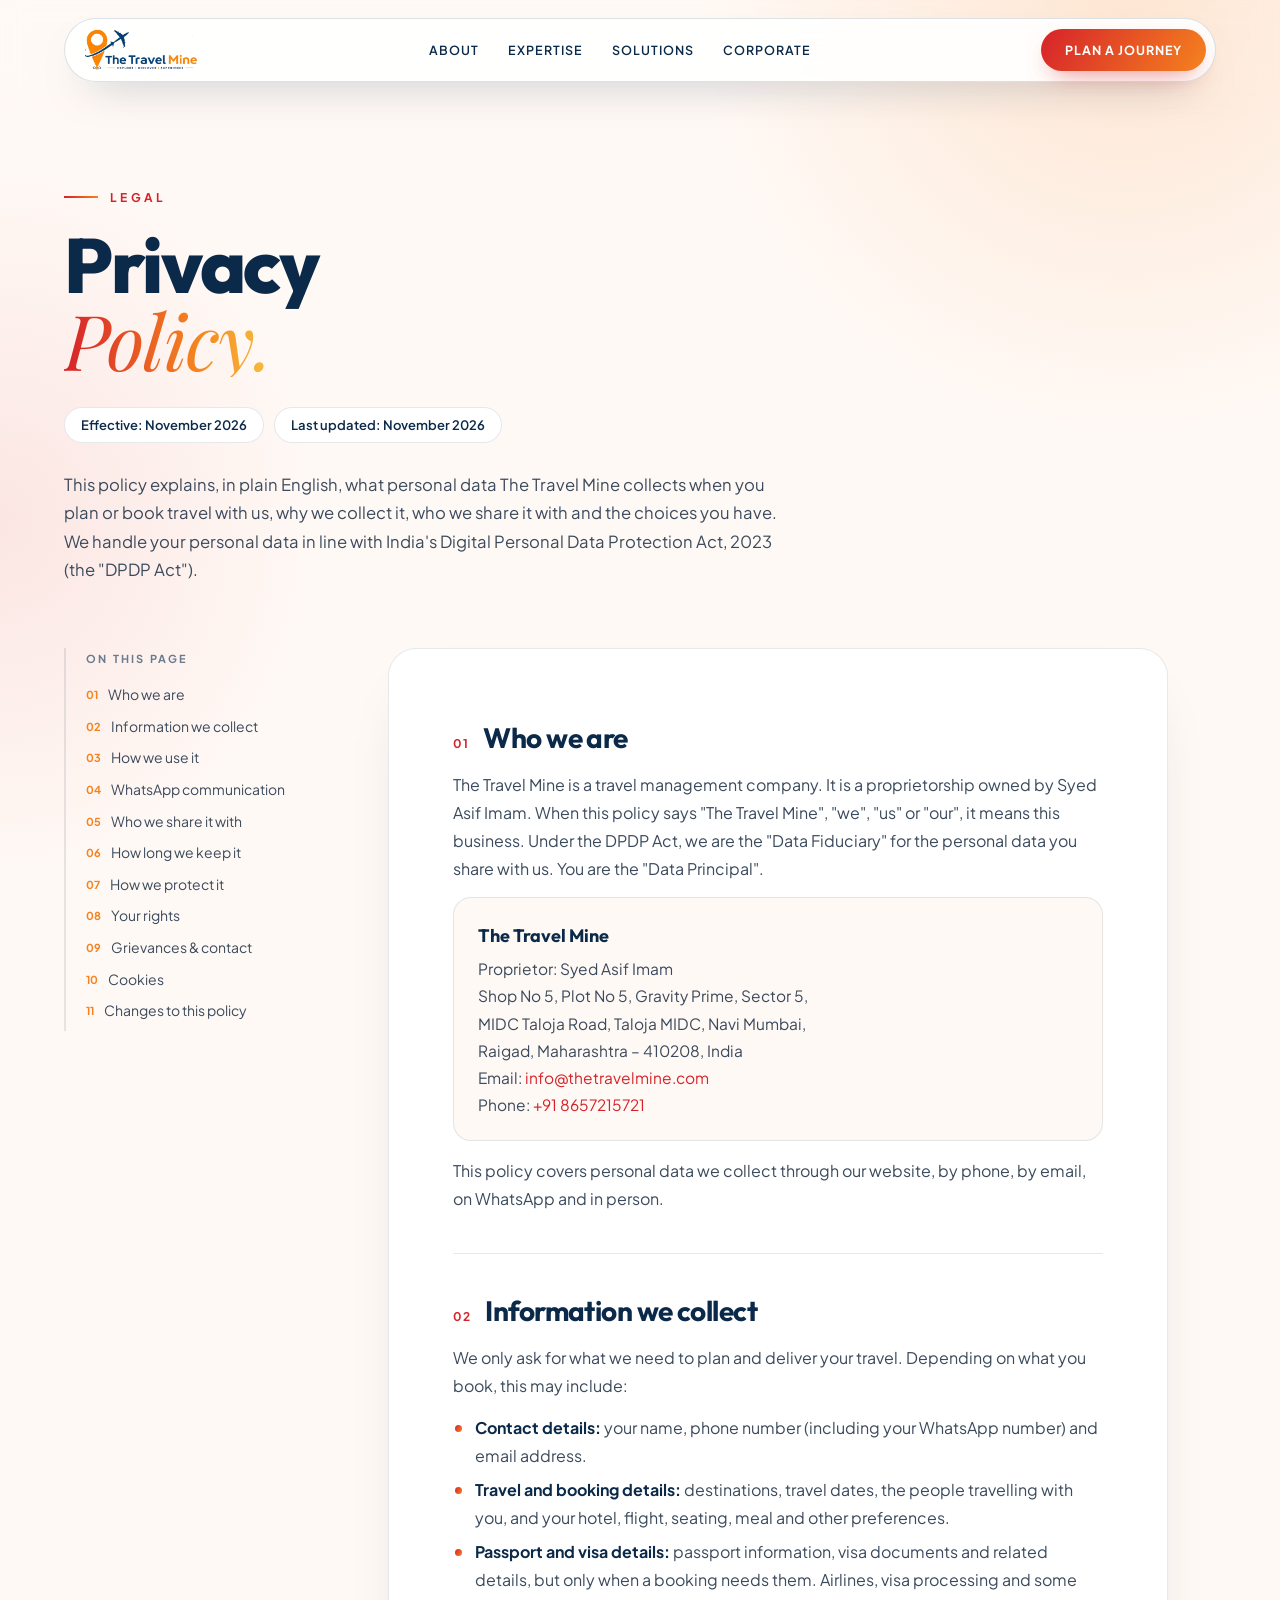
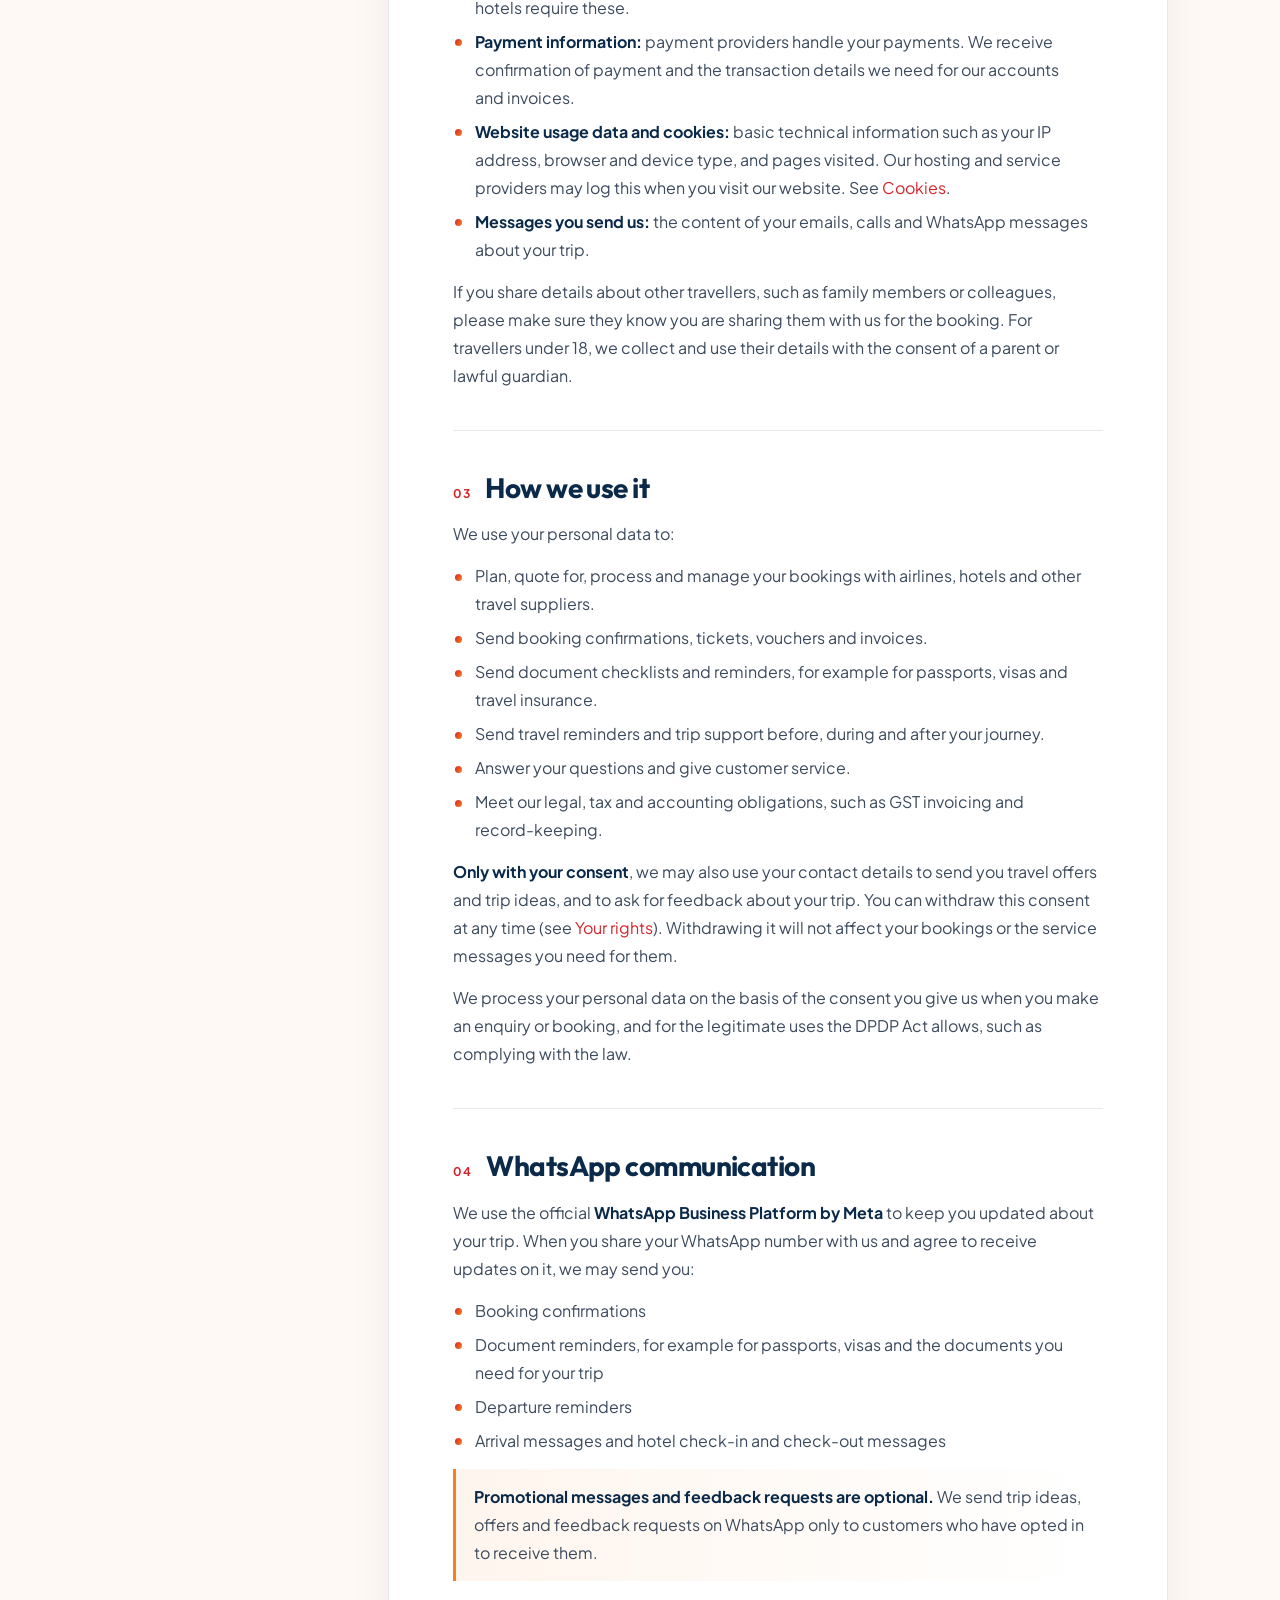
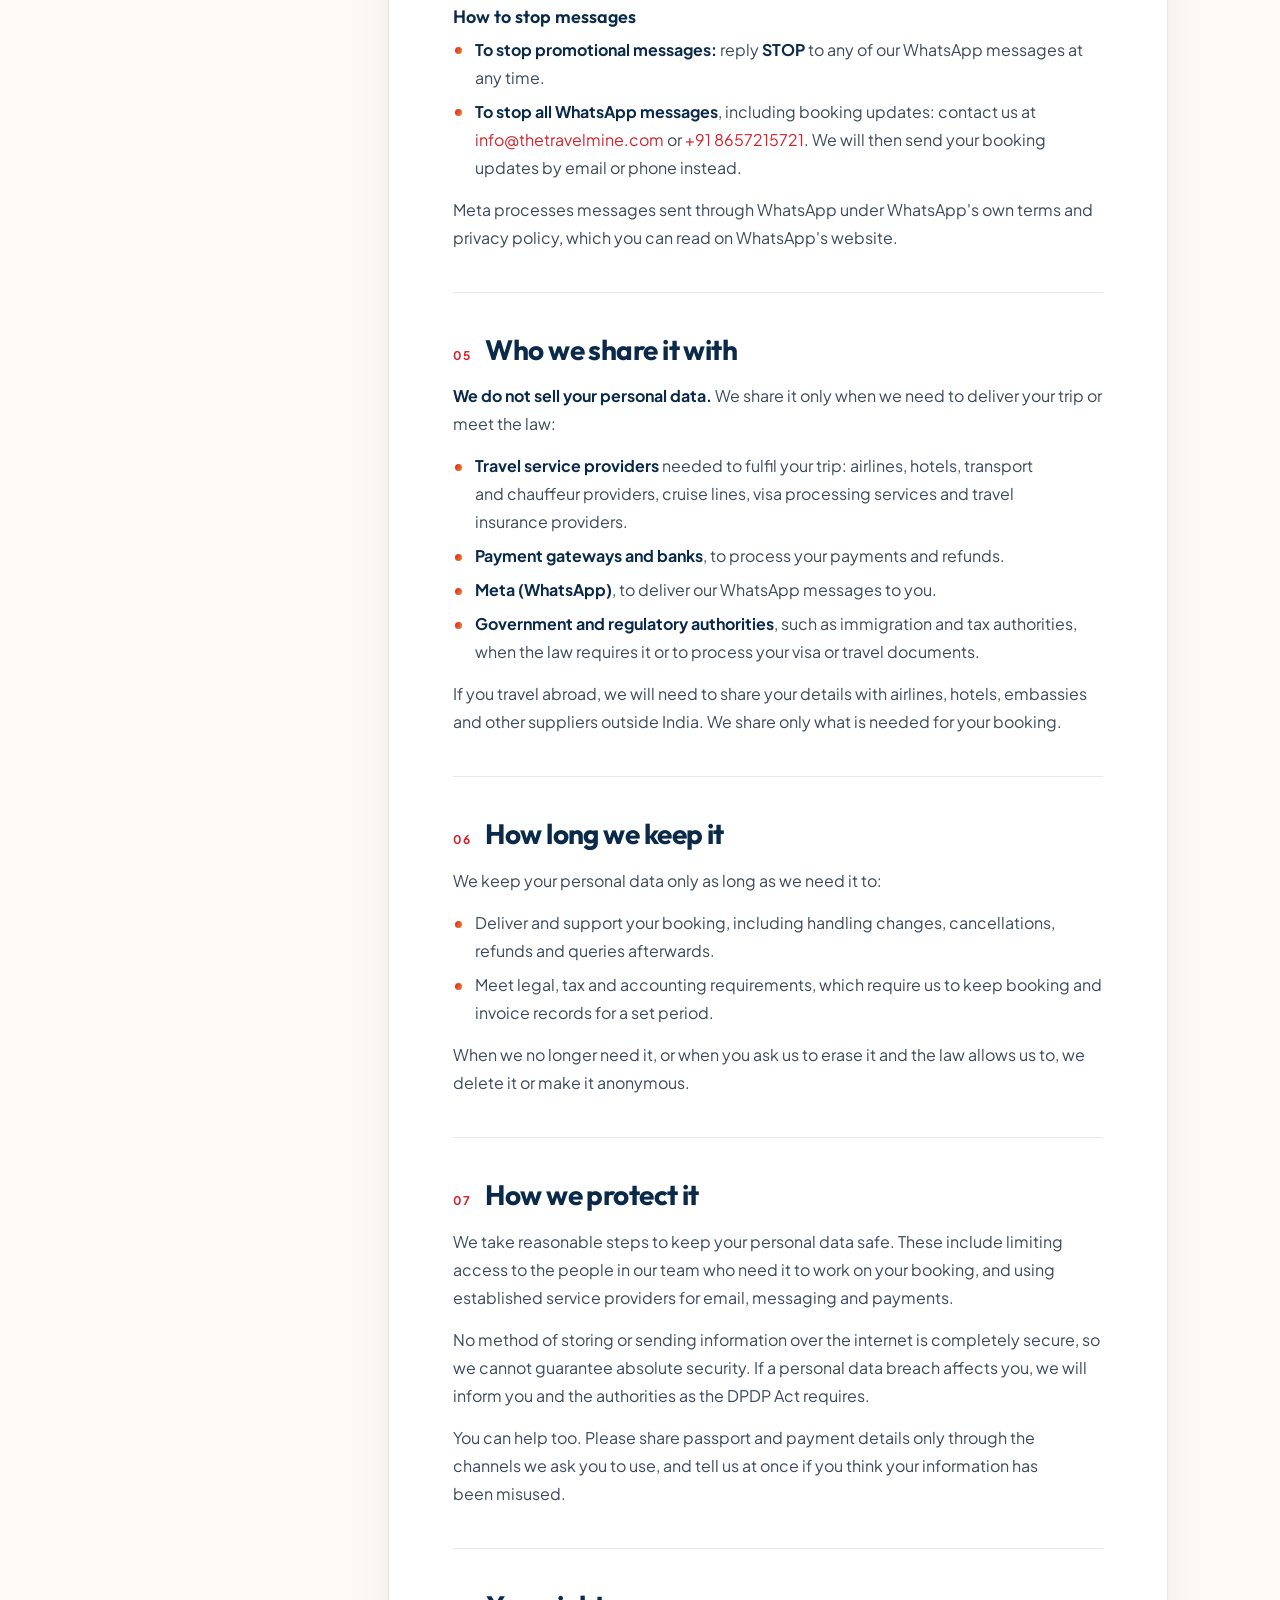
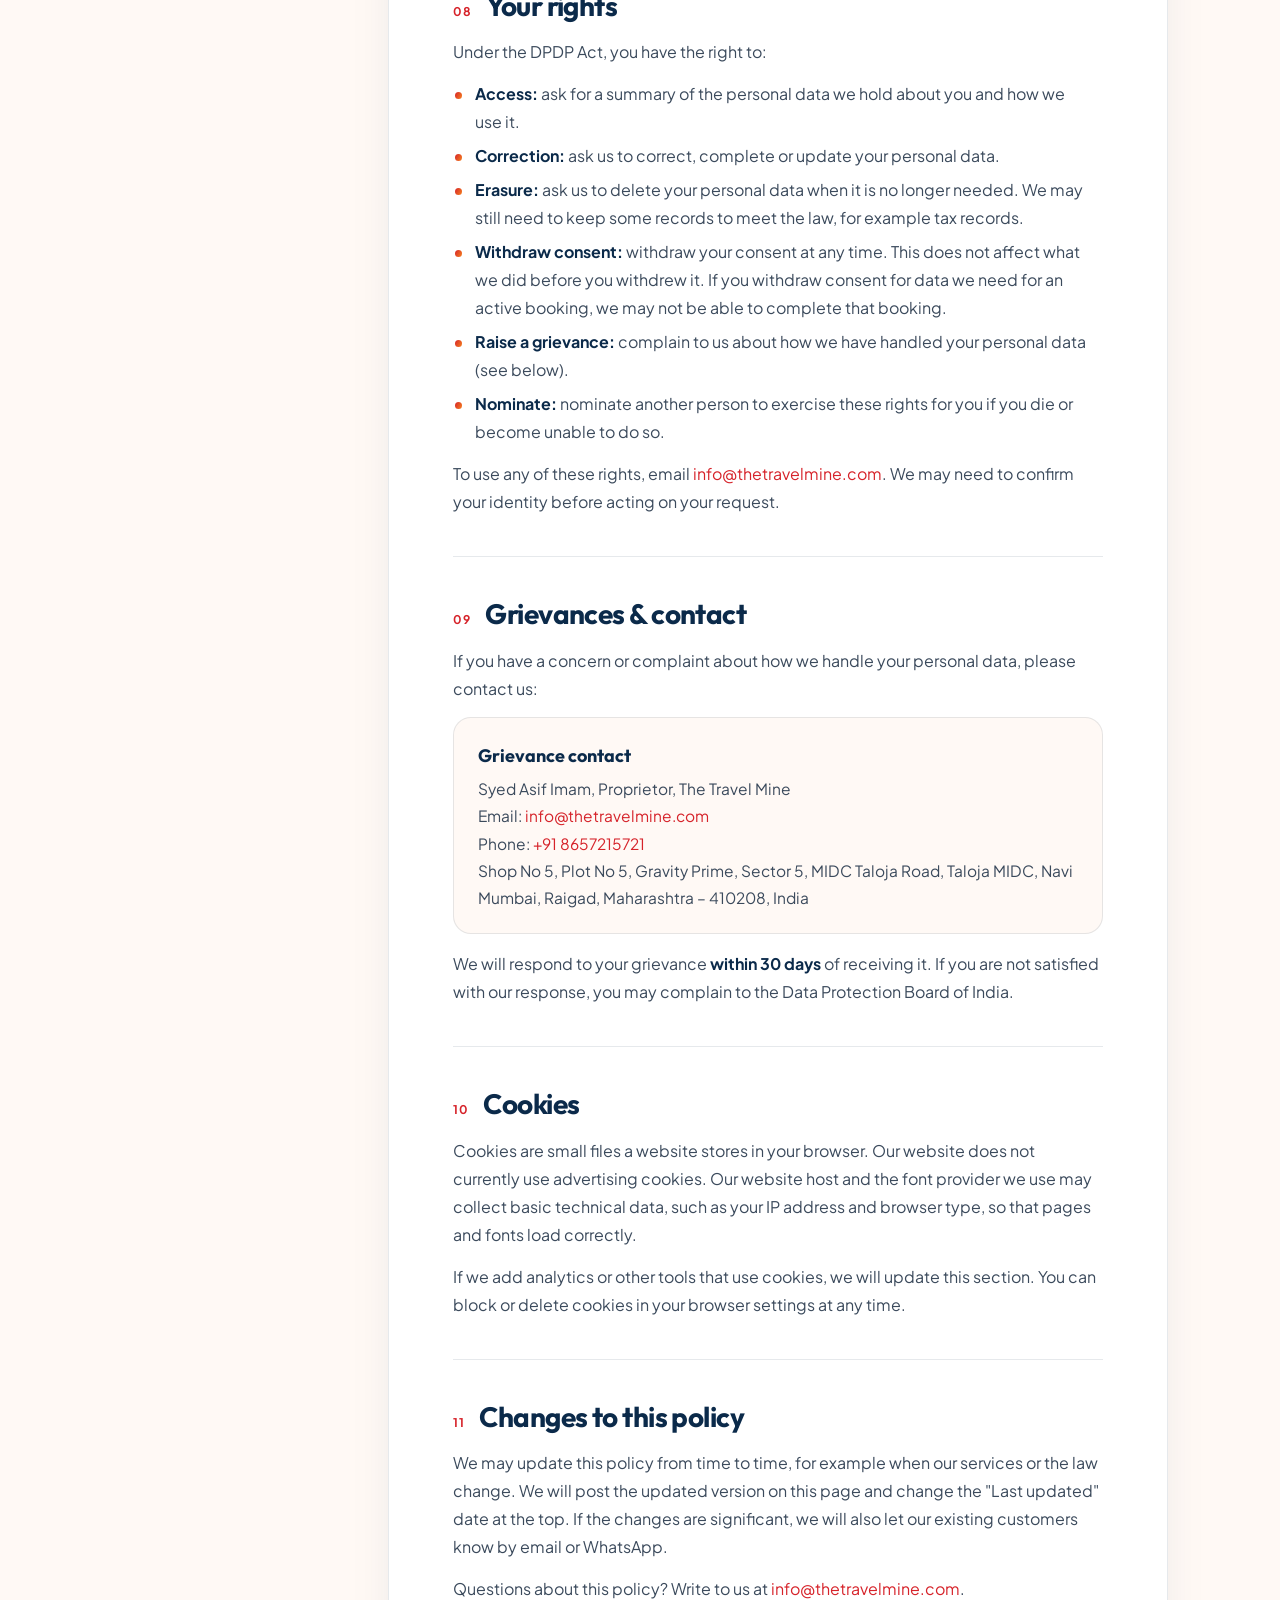
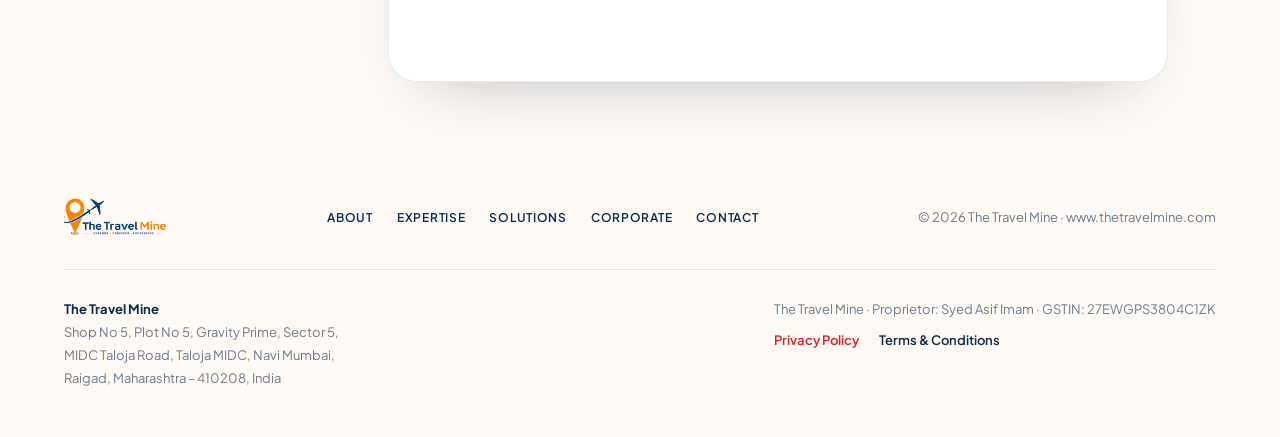
==== privacy-policy/index.html @ efa2e950 "Add privacy policy, terms, GST address and social config - Update business address to match GST cert" ====
<!DOCTYPE html>
<html lang="en-IN">
<head>
<meta charset="utf-8">
<meta name="viewport" content="width=device-width, initial-scale=1">
<title>Privacy Policy | The Travel Mine</title>
<meta name="description" content="How The Travel Mine collects, uses, shares and protects your personal data, including WhatsApp communication, in line with India's Digital Personal Data Protection Act, 2023.">
<link rel="canonical" href="https://thetravelmine.com/privacy-policy/">
<link rel="preconnect" href="https://fonts.googleapis.com">
<link href="https://fonts.googleapis.com/css2?family=Outfit:wght@300;400;500;600;700;800&family=Plus+Jakarta+Sans:wght@400;500;600;700&family=Playfair+Display:ital,wght@1,400;1,500&display=swap" rel="stylesheet">
<link rel="stylesheet" href="../assets/legal.css">
<script src="../site-config.js" defer></script>
</head>
<body>

<header class="ttm-nav">
  <div class="ttm-nav-in">
    <a href="../" class="ttm-logo" aria-label="The Travel Mine — home"><img src="../assets/logo-clean.png" alt="The Travel Mine"></a>
    <nav class="ttm-links" aria-label="Main">
      <a href="../#about">About</a>
      <a href="../#expertise">Expertise</a>
      <a href="../#solutions">Solutions</a>
      <a href="../#corporate">Corporate</a>
    </nav>
    <a href="../#contact" class="ttm-cta">Plan a journey</a>
  </div>
</header>

<main>
  <div class="lg-hero">
    <div class="lg-eyebrow"><span></span>Legal</div>
    <h1>Privacy <em>Policy.</em></h1>
    <div class="lg-meta"><span>Effective: November 2026</span><span>Last updated: November 2026</span></div>
    <p class="lg-intro">This policy explains, in plain English, what personal data The Travel Mine collects when you plan or book travel with us, why we collect it, who we share it with and the choices you have. We handle your personal data in line with India's Digital Personal Data Protection Act, 2023 (the "DPDP Act").</p>
  </div>

  <div class="lg-wrap">
    <aside class="lg-toc" aria-label="On this page">
      <b>On this page</b>
      <ol>
        <li><a href="#who-we-are">Who we are</a></li>
        <li><a href="#information-we-collect">Information we collect</a></li>
        <li><a href="#how-we-use-it">How we use it</a></li>
        <li><a href="#whatsapp">WhatsApp communication</a></li>
        <li><a href="#sharing">Who we share it with</a></li>
        <li><a href="#retention">How long we keep it</a></li>
        <li><a href="#security">How we protect it</a></li>
        <li><a href="#your-rights">Your rights</a></li>
        <li><a href="#grievance">Grievances &amp; contact</a></li>
        <li><a href="#cookies">Cookies</a></li>
        <li><a href="#changes">Changes to this policy</a></li>
      </ol>
    </aside>

    <article class="lg-doc">
      <section id="who-we-are">
        <h2>Who we are</h2>
        <p>The Travel Mine is a travel management company. It is a proprietorship owned by Syed Asif Imam. When this policy says "The Travel Mine", "we", "us" or "our", it means this business. Under the DPDP Act, we are the "Data Fiduciary" for the personal data you share with us. You are the "Data Principal".</p>
        <div class="lg-card">
          <strong>The Travel Mine</strong>
          Proprietor: Syed Asif Imam<br>
          Shop No 5, Plot No 5, Gravity Prime, Sector 5,<br>
          MIDC Taloja Road, Taloja MIDC, Navi Mumbai,<br>
          Raigad, Maharashtra – 410208, India<br>
          Email: <a href="mailto:info@thetravelmine.com">info@thetravelmine.com</a><br>
          Phone: <a href="tel:+918657215721">+91 8657215721</a>
        </div>
        <p>This policy covers personal data we collect through our website, by phone, by email, on WhatsApp and in person.</p>
      </section>

      <section id="information-we-collect">
        <h2>Information we collect</h2>
        <p>We only ask for what we need to plan and deliver your travel. Depending on what you book, this may include:</p>
        <ul>
          <li><strong>Contact details:</strong> your name, phone number (including your WhatsApp number) and email address.</li>
          <li><strong>Travel and booking details:</strong> destinations, travel dates, the people travelling with you, and your hotel, flight, seating, meal and other preferences.</li>
          <li><strong>Passport and visa details:</strong> passport information, visa documents and related details, but only when a booking needs them. Airlines, visa processing and some hotels require these.</li>
          <li><strong>Payment information:</strong> payment providers handle your payments. We receive confirmation of payment and the transaction details we need for our accounts and invoices.</li>
          <li><strong>Website usage data and cookies:</strong> basic technical information such as your IP address, browser and device type, and pages visited. Our hosting and service providers may log this when you visit our website. See <a href="#cookies">Cookies</a>.</li>
          <li><strong>Messages you send us:</strong> the content of your emails, calls and WhatsApp messages about your trip.</li>
        </ul>
        <p>If you share details about other travellers, such as family members or colleagues, please make sure they know you are sharing them with us for the booking. For travellers under 18, we collect and use their details with the consent of a parent or lawful guardian.</p>
      </section>

      <section id="how-we-use-it">
        <h2>How we use it</h2>
        <p>We use your personal data to:</p>
        <ul>
          <li>Plan, quote for, process and manage your bookings with airlines, hotels and other travel suppliers.</li>
          <li>Send booking confirmations, tickets, vouchers and invoices.</li>
          <li>Send document checklists and reminders, for example for passports, visas and travel insurance.</li>
          <li>Send travel reminders and trip support before, during and after your journey.</li>
          <li>Answer your questions and give customer service.</li>
          <li>Meet our legal, tax and accounting obligations, such as GST invoicing and record-keeping.</li>
        </ul>
        <p><strong>Only with your consent</strong>, we may also use your contact details to send you travel offers and trip ideas, and to ask for feedback about your trip. You can withdraw this consent at any time (see <a href="#your-rights">Your rights</a>). Withdrawing it will not affect your bookings or the service messages you need for them.</p>
        <p>We process your personal data on the basis of the consent you give us when you make an enquiry or booking, and for the legitimate uses the DPDP Act allows, such as complying with the law.</p>
      </section>

      <section id="whatsapp">
        <h2>WhatsApp communication</h2>
        <p>We use the official <strong>WhatsApp Business Platform by Meta</strong> to keep you updated about your trip. When you share your WhatsApp number with us and agree to receive updates on it, we may send you:</p>
        <ul>
          <li>Booking confirmations</li>
          <li>Document reminders, for example for passports, visas and the documents you need for your trip</li>
          <li>Departure reminders</li>
          <li>Arrival messages and hotel check-in and check-out messages</li>
        </ul>
        <div class="lg-note">
          <p><strong>Promotional messages and feedback requests are optional.</strong> We send trip ideas, offers and feedback requests on WhatsApp only to customers who have opted in to receive them.</p>
        </div>
        <h3>How to stop messages</h3>
        <ul>
          <li><strong>To stop promotional messages:</strong> reply <strong>STOP</strong> to any of our WhatsApp messages at any time.</li>
          <li><strong>To stop all WhatsApp messages</strong>, including booking updates: contact us at <a href="mailto:info@thetravelmine.com">info@thetravelmine.com</a> or <a href="tel:+918657215721">+91 8657215721</a>. We will then send your booking updates by email or phone instead.</li>
        </ul>
        <p>Meta processes messages sent through WhatsApp under WhatsApp's own terms and privacy policy, which you can read on WhatsApp's website.</p>
      </section>

      <section id="sharing">
        <h2>Who we share it with</h2>
        <p><strong>We do not sell your personal data.</strong> We share it only when we need to deliver your trip or meet the law:</p>
        <ul>
          <li><strong>Travel service providers</strong> needed to fulfil your trip: airlines, hotels, transport and chauffeur providers, cruise lines, visa processing services and travel insurance providers.</li>
          <li><strong>Payment gateways and banks</strong>, to process your payments and refunds.</li>
          <li><strong>Meta (WhatsApp)</strong>, to deliver our WhatsApp messages to you.</li>
          <li><strong>Government and regulatory authorities</strong>, such as immigration and tax authorities, when the law requires it or to process your visa or travel documents.</li>
        </ul>
        <p>If you travel abroad, we will need to share your details with airlines, hotels, embassies and other suppliers outside India. We share only what is needed for your booking.</p>
      </section>

      <section id="retention">
        <h2>How long we keep it</h2>
        <p>We keep your personal data only as long as we need it to:</p>
        <ul>
          <li>Deliver and support your booking, including handling changes, cancellations, refunds and queries afterwards.</li>
          <li>Meet legal, tax and accounting requirements, which require us to keep booking and invoice records for a set period.</li>
        </ul>
        <p>When we no longer need it, or when you ask us to erase it and the law allows us to, we delete it or make it anonymous.</p>
      </section>

      <section id="security">
        <h2>How we protect it</h2>
        <p>We take reasonable steps to keep your personal data safe. These include limiting access to the people in our team who need it to work on your booking, and using established service providers for email, messaging and payments.</p>
        <p>No method of storing or sending information over the internet is completely secure, so we cannot guarantee absolute security. If a personal data breach affects you, we will inform you and the authorities as the DPDP Act requires.</p>
        <p>You can help too. Please share passport and payment details only through the channels we ask you to use, and tell us at once if you think your information has been misused.</p>
      </section>

      <section id="your-rights">
        <h2>Your rights</h2>
        <p>Under the DPDP Act, you have the right to:</p>
        <ul>
          <li><strong>Access:</strong> ask for a summary of the personal data we hold about you and how we use it.</li>
          <li><strong>Correction:</strong> ask us to correct, complete or update your personal data.</li>
          <li><strong>Erasure:</strong> ask us to delete your personal data when it is no longer needed. We may still need to keep some records to meet the law, for example tax records.</li>
          <li><strong>Withdraw consent:</strong> withdraw your consent at any time. This does not affect what we did before you withdrew it. If you withdraw consent for data we need for an active booking, we may not be able to complete that booking.</li>
          <li><strong>Raise a grievance:</strong> complain to us about how we have handled your personal data (see below).</li>
          <li><strong>Nominate:</strong> nominate another person to exercise these rights for you if you die or become unable to do so.</li>
        </ul>
        <p>To use any of these rights, email <a href="mailto:info@thetravelmine.com">info@thetravelmine.com</a>. We may need to confirm your identity before acting on your request.</p>
      </section>

      <section id="grievance">
        <h2>Grievances &amp; contact</h2>
        <p>If you have a concern or complaint about how we handle your personal data, please contact us:</p>
        <div class="lg-card">
          <strong>Grievance contact</strong>
          Syed Asif Imam, Proprietor, The Travel Mine<br>
          Email: <a href="mailto:info@thetravelmine.com">info@thetravelmine.com</a><br>
          Phone: <a href="tel:+918657215721">+91 8657215721</a><br>
          Shop No 5, Plot No 5, Gravity Prime, Sector 5, MIDC Taloja Road, Taloja MIDC, Navi Mumbai, Raigad, Maharashtra – 410208, India
        </div>
        <p>We will respond to your grievance <strong>within 30 days</strong> of receiving it. If you are not satisfied with our response, you may complain to the Data Protection Board of India.</p>
      </section>

      <section id="cookies">
        <h2>Cookies</h2>
        <p>Cookies are small files a website stores in your browser. Our website does not currently use advertising cookies. Our website host and the font provider we use may collect basic technical data, such as your IP address and browser type, so that pages and fonts load correctly.</p>
        <p>If we add analytics or other tools that use cookies, we will update this section. You can block or delete cookies in your browser settings at any time.</p>
      </section>

      <section id="changes">
        <h2>Changes to this policy</h2>
        <p>We may update this policy from time to time, for example when our services or the law change. We will post the updated version on this page and change the "Last updated" date at the top. If the changes are significant, we will also let our existing customers know by email or WhatsApp.</p>
        <p>Questions about this policy? Write to us at <a href="mailto:info@thetravelmine.com">info@thetravelmine.com</a>.</p>
      </section>
    </article>
  </div>
</main>

<footer class="ttm-footer">
  <div class="row">
    <a href="../" aria-label="The Travel Mine — home"><img src="../assets/logo-clean.png" alt="The Travel Mine" loading="lazy" style="height:40px;width:auto;display:block"></a>
    <div class="links"><a href="../#about">About</a><a href="../#expertise">Expertise</a><a href="../#solutions">Solutions</a><a href="../#corporate">Corporate</a><a href="../#contact">Contact</a></div>
    <div>© 2026 The Travel Mine · www.thetravelmine.com</div>
  </div>
  <div class="row">
    <div class="addr"><b>The Travel Mine</b>Shop No 5, Plot No 5, Gravity Prime, Sector 5,<br>MIDC Taloja Road, Taloja MIDC, Navi Mumbai,<br>Raigad, Maharashtra – 410208, India</div>
    <div class="legal">
      <div>The Travel Mine · Proprietor: Syed Asif Imam · GSTIN: 27EWGPS3804C1ZK</div>
      <div class="legal-links"><a href="../privacy-policy/" aria-current="page">Privacy Policy</a><a href="../terms/">Terms &amp; Conditions</a></div>
      <div class="social" data-social-group style="display:none"><a data-social="instagram" style="display:none">Instagram</a><a data-social="facebook" style="display:none">Facebook</a><a data-social="whatsapp" style="display:none">WhatsApp</a></div>
    </div>
  </div>
</footer>

</body>
</html>
---- assets/legal.css ----
/* Shared styles for the legal pages (Privacy Policy, Terms & Conditions).
   Mirrors the home page's tokens, type and components. */
:root{
  --ink:#0B2A4A;--cream:#FFF9F5;--red:#D6232A;--orange:#F5821F;--gold:#F7C542;
  --body:#3B4A5C;--muted:#6B7A8C;--line:rgba(11,42,74,.10);
  --maxw:1440px;
  --gut:clamp(26px,5vw,72px);
  --ease:cubic-bezier(.2,.7,.2,1);
}
@media (max-width:560px){:root{--gut:22px}}
*{box-sizing:border-box}
html{scroll-behavior:smooth;scroll-padding-top:110px}
body{margin:0;background:radial-gradient(48% 620px at 88% 0,rgba(245,130,31,.16),transparent 70%) no-repeat,radial-gradient(36% 520px at 0 520px,rgba(214,35,42,.09),transparent 70%) no-repeat,var(--cream);color:var(--ink);font-family:'Plus Jakarta Sans',system-ui,sans-serif;-webkit-font-smoothing:antialiased;overflow-x:hidden}
a{color:var(--red);text-decoration:none}a:hover{color:var(--orange)}
@keyframes ttmRise{from{opacity:0;transform:translateY(30px)}to{opacity:1;transform:none}}

/* --- Header pill (same look as the home page) --------------------------- */
.ttm-nav{position:sticky;top:0;z-index:50;padding:18px var(--gut)}
.ttm-nav::before{content:"";position:absolute;inset:0 0 -20px;z-index:-1;pointer-events:none;
  -webkit-backdrop-filter:blur(12px);backdrop-filter:blur(12px);
  -webkit-mask-image:linear-gradient(to bottom,#000 52%,transparent);mask-image:linear-gradient(to bottom,#000 52%,transparent)}
.ttm-nav-in{max-width:var(--maxw);margin:0 auto;display:flex;align-items:center;justify-content:space-between;gap:clamp(16px,3vw,40px);
  padding:9px 9px 9px 20px;border-radius:999px;background:rgba(255,255,255,.92);
  -webkit-backdrop-filter:blur(18px) saturate(160%);backdrop-filter:blur(18px) saturate(160%);
  border:1px solid rgba(11,42,74,.14);box-shadow:0 1px 0 rgba(255,255,255,.95) inset,0 20px 44px -26px rgba(11,42,74,.55)}
.ttm-logo{display:flex;align-items:center;flex:none}
.ttm-logo img{height:44px;width:auto;display:block}
.ttm-links{display:flex;gap:clamp(14px,2.1vw,32px);align-items:center;font-size:12.5px;font-weight:600;letter-spacing:.08em;text-transform:uppercase}
.ttm-links a{position:relative;color:var(--ink);padding:9px 1px;transition:color .3s}
.ttm-links a::after{content:"";position:absolute;left:0;right:0;bottom:3px;height:1.5px;border-radius:2px;background:linear-gradient(90deg,var(--red),var(--orange));transform:scaleX(0);transform-origin:right;transition:transform .5s var(--ease)}
.ttm-links a:hover{color:var(--red)}
.ttm-links a:hover::after{transform:scaleX(1);transform-origin:left}
.ttm-cta{display:inline-flex;align-items:center;gap:9px;flex:none;color:#fff;background:linear-gradient(120deg,var(--red),var(--orange));
  padding:13px 24px;border-radius:999px;font-size:12.5px;font-weight:700;letter-spacing:.08em;text-transform:uppercase;white-space:nowrap;
  box-shadow:0 10px 26px -12px rgba(214,35,42,.75);transition:transform .35s var(--ease),box-shadow .35s var(--ease)}
.ttm-cta:hover{color:#fff;transform:translateY(-2px);box-shadow:0 18px 34px -14px rgba(214,35,42,.85)}
@media (max-width:900px){
  .ttm-links{display:none}
  .ttm-nav-in{padding:8px 8px 8px 16px}
  .ttm-logo img{height:38px}
  .ttm-cta{padding:12px 18px}
}
@media (max-width:820px){.ttm-nav-in{backdrop-filter:none;-webkit-backdrop-filter:none;background:#fff}}

/* --- Page hero ---------------------------------------------------------- */
.lg-hero{position:relative;max-width:var(--maxw);margin:0 auto;padding:clamp(48px,7vw,96px) var(--gut) clamp(40px,5vw,64px)}
.lg-eyebrow{position:relative;display:flex;align-items:center;gap:12px;font-size:12px;letter-spacing:.28em;text-transform:uppercase;font-weight:700;color:var(--red);animation:ttmRise .9s .05s var(--ease) both}
.lg-eyebrow span{width:34px;height:2px;background:linear-gradient(90deg,var(--red),var(--orange))}
.lg-hero h1{position:relative;font-family:Outfit,sans-serif;font-weight:800;font-size:clamp(40px,6vw,88px);line-height:.98;letter-spacing:-.03em;margin:22px 0 0;animation:ttmRise 1s .15s var(--ease) both}
.lg-hero h1 em{display:table;font-family:'Playfair Display',serif;font-style:italic;font-weight:400;letter-spacing:-.01em;padding-right:.1em;
  background:linear-gradient(90deg,var(--red) 0%,var(--orange) 60%,var(--gold) 100%);-webkit-background-clip:text;background-clip:text;color:transparent}
.lg-meta{position:relative;display:flex;flex-wrap:wrap;gap:10px;margin-top:30px;animation:ttmRise 1s .3s var(--ease) both}
.lg-meta span{font-size:13px;font-weight:600;color:var(--ink);background:#fff;border:1px solid var(--line);padding:9px 16px;border-radius:999px}
.lg-intro{position:relative;max-width:720px;font-size:clamp(16px,1.3vw,18px);line-height:1.7;color:var(--body);margin:28px 0 0;text-wrap:pretty;animation:ttmRise 1s .4s var(--ease) both}

/* --- Body: sticky contents + article ----------------------------------- */
.lg-wrap{max-width:var(--maxw);margin:0 auto;padding:0 var(--gut) clamp(72px,9vw,120px);display:grid;grid-template-columns:260px minmax(0,1fr);gap:clamp(32px,5vw,80px);align-items:start}
.lg-toc{position:sticky;top:112px;border-left:2px solid var(--line);padding:4px 0 4px 20px}
.lg-toc b{display:block;font-size:11px;letter-spacing:.2em;text-transform:uppercase;font-weight:700;color:var(--muted);margin-bottom:14px}
.lg-toc ol{list-style:none;margin:0;padding:0;counter-reset:t}
.lg-toc li{counter-increment:t}
.lg-toc a{display:flex;gap:10px;padding:6px 0;font-size:14px;line-height:1.4;color:var(--body);transition:color .25s}
.lg-toc a::before{content:counter(t,decimal-leading-zero);font-size:11px;font-weight:700;color:var(--orange);padding-top:2px}
.lg-toc a:hover{color:var(--red)}
.lg-doc{max-width:780px;background:#fff;border:1px solid var(--line);border-radius:28px;padding:clamp(28px,5vw,64px);box-shadow:0 30px 60px -40px rgba(11,42,74,.35)}
.lg-doc section{counter-increment:s;padding-top:8px}
.lg-doc section+section{margin-top:40px;padding-top:40px;border-top:1px solid var(--line)}
.lg-doc{counter-reset:s}
.lg-doc h2{font-family:Outfit,sans-serif;font-weight:700;font-size:clamp(22px,2.2vw,28px);line-height:1.2;letter-spacing:-.02em;margin:0 0 16px;display:flex;gap:14px;align-items:baseline}
.lg-doc h2::before{content:counter(s,decimal-leading-zero);font-family:'Plus Jakarta Sans',sans-serif;font-size:12px;font-weight:700;letter-spacing:.1em;color:var(--red)}
.lg-doc h3{font-family:Outfit,sans-serif;font-weight:600;font-size:18px;margin:24px 0 8px}
.lg-doc p,.lg-doc li{font-size:16px;line-height:1.75;color:var(--body);text-wrap:pretty}
.lg-doc p{margin:0 0 14px}
.lg-doc ul{margin:0 0 14px;padding-left:0;list-style:none}
.lg-doc li{position:relative;padding-left:22px;margin:6px 0}
.lg-doc li::before{content:"";position:absolute;left:2px;top:.72em;width:7px;height:7px;border-radius:50%;background:linear-gradient(120deg,var(--red),var(--orange))}
.lg-doc strong{color:var(--ink);font-weight:700}
.lg-card{background:var(--cream);border:1px solid var(--line);border-radius:18px;padding:22px 24px;margin:6px 0 16px;font-size:15.5px;line-height:1.75;color:var(--body)}
.lg-card strong{display:block;font-family:Outfit,sans-serif;font-size:18px;margin-bottom:4px}
.lg-note{border-left:3px solid var(--orange);background:linear-gradient(90deg,rgba(245,130,31,.08),transparent);padding:14px 18px;border-radius:0 12px 12px 0;margin:6px 0 16px}
.lg-note p:last-child{margin-bottom:0}
.ph{background:rgba(247,197,66,.35);color:var(--ink);font-weight:700;padding:1px 6px;border-radius:6px;-webkit-box-decoration-break:clone;box-decoration-break:clone}
@media (max-width:980px){
  .lg-wrap{grid-template-columns:1fr}
  .lg-toc{position:static;border-left:0;padding:0;background:#fff;border:1px solid var(--line);border-radius:20px;padding:22px 24px}
  .lg-doc{max-width:none}
}

/* --- Footer (same content as the home page footer) ---------------------- */
.ttm-footer{max-width:var(--maxw);margin:0 auto;padding:0 var(--gut) 48px;font-size:13px;color:var(--muted)}
.ttm-footer .row{display:flex;flex-wrap:wrap;justify-content:space-between;align-items:center;gap:20px}
.ttm-footer .row+.row{margin-top:32px;padding-top:28px;border-top:1px solid var(--line);align-items:flex-start;gap:20px 40px;line-height:1.75}
.ttm-footer .links{display:flex;flex-wrap:wrap;gap:24px;font-weight:600;letter-spacing:.06em;text-transform:uppercase;font-size:12px}
.ttm-footer .links a{color:var(--ink)}.ttm-footer .links a:hover{color:var(--red)}
.ttm-footer .addr b{display:block;color:var(--ink);font-weight:700}
.ttm-footer .legal-links{display:flex;flex-wrap:wrap;gap:8px 20px;margin-top:8px;font-weight:600}
.ttm-footer .legal-links a{color:var(--ink)}.ttm-footer .legal-links a:hover,.ttm-footer .legal-links a[aria-current]{color:var(--red)}
.ttm-footer .social{display:flex;gap:16px;margin-top:8px;font-weight:600}
.ttm-footer .social a{color:var(--ink)}.ttm-footer .social a:hover{color:var(--red)}
@media (prefers-reduced-motion:reduce){html{scroll-behavior:auto}*{animation:none!important}}
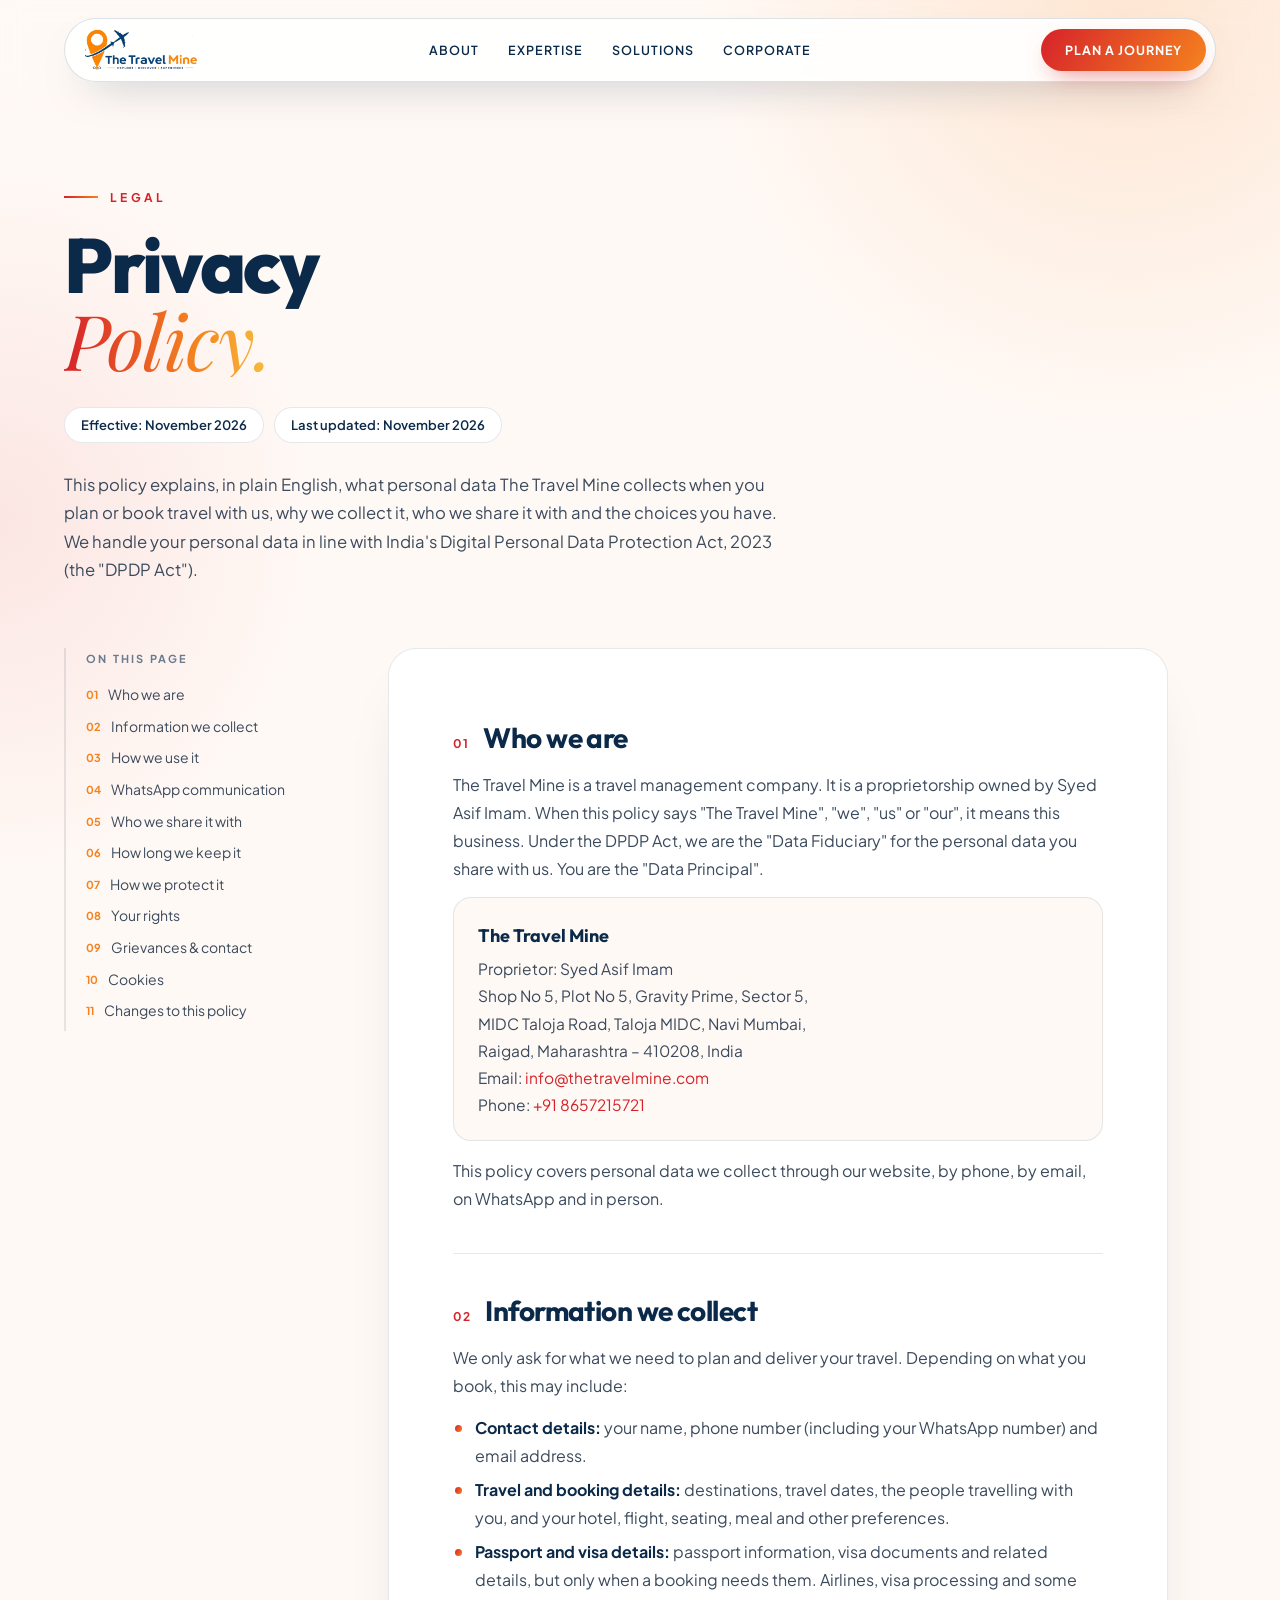
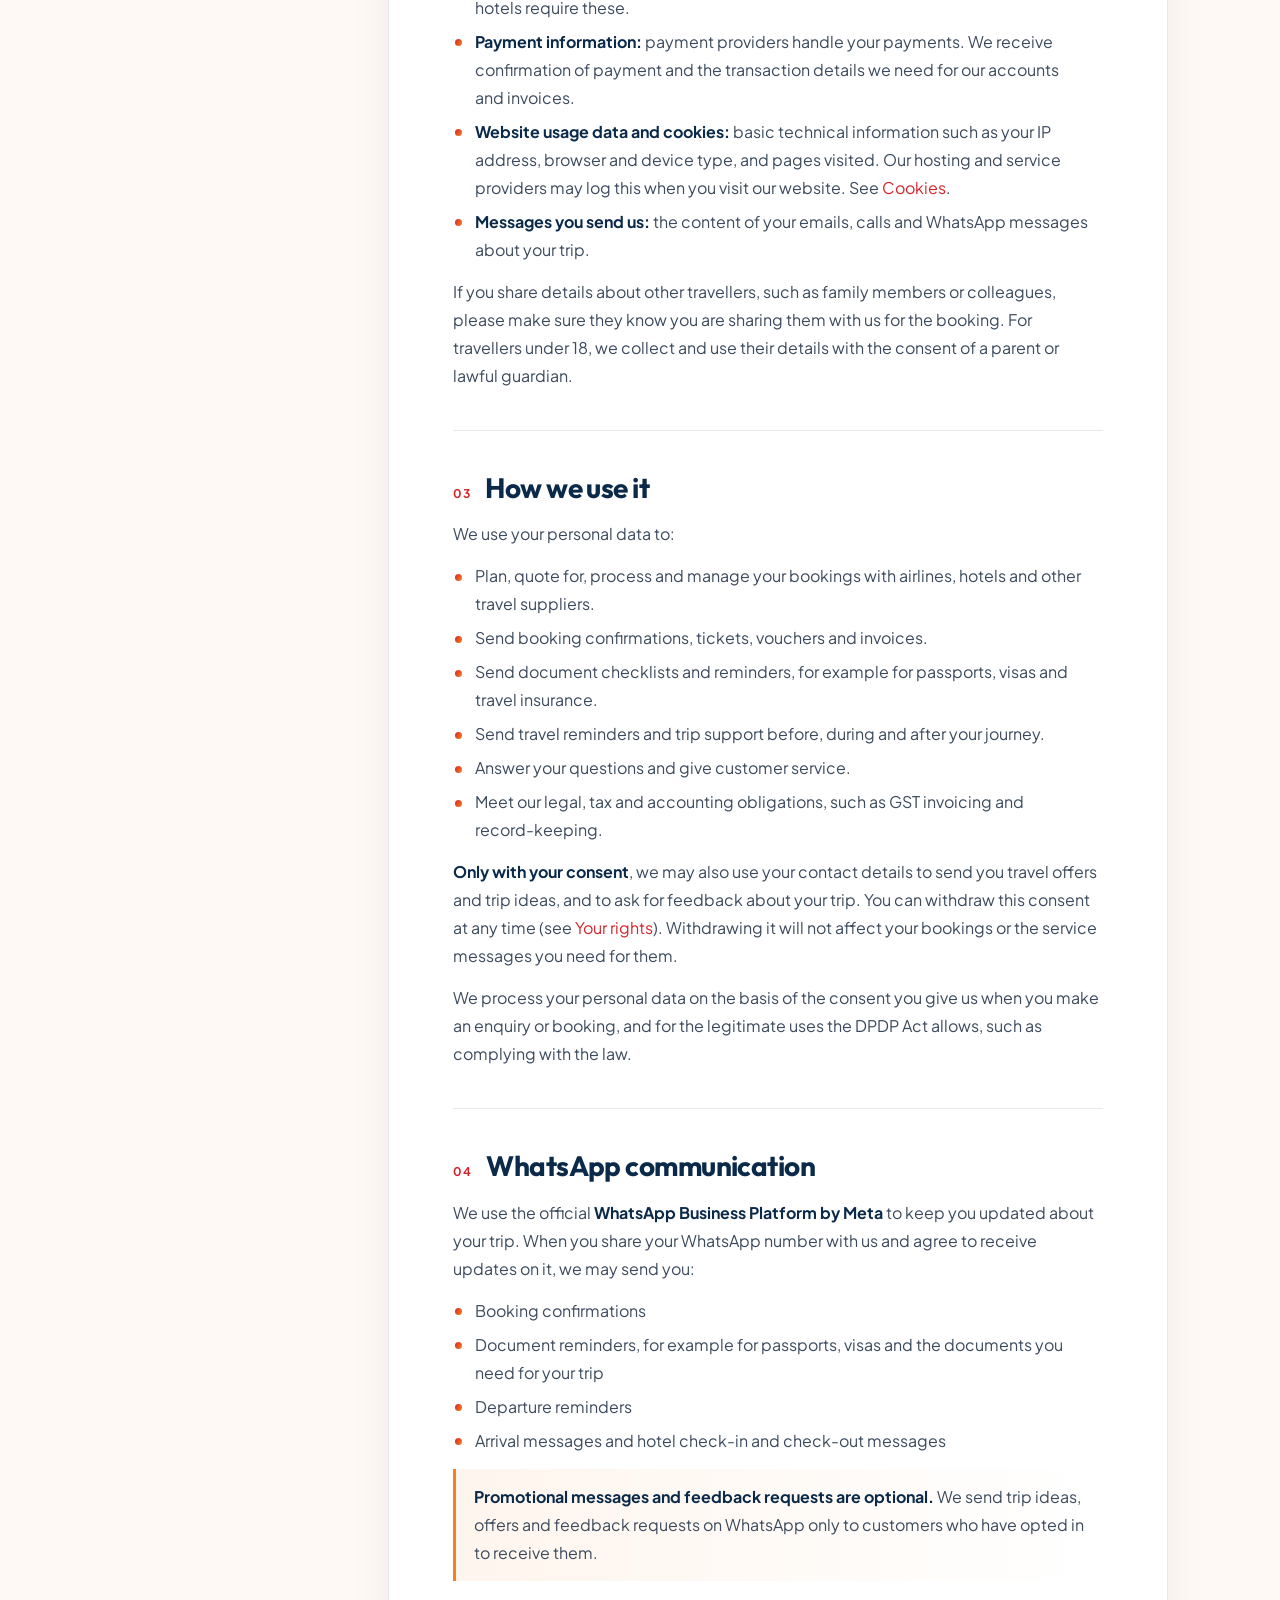
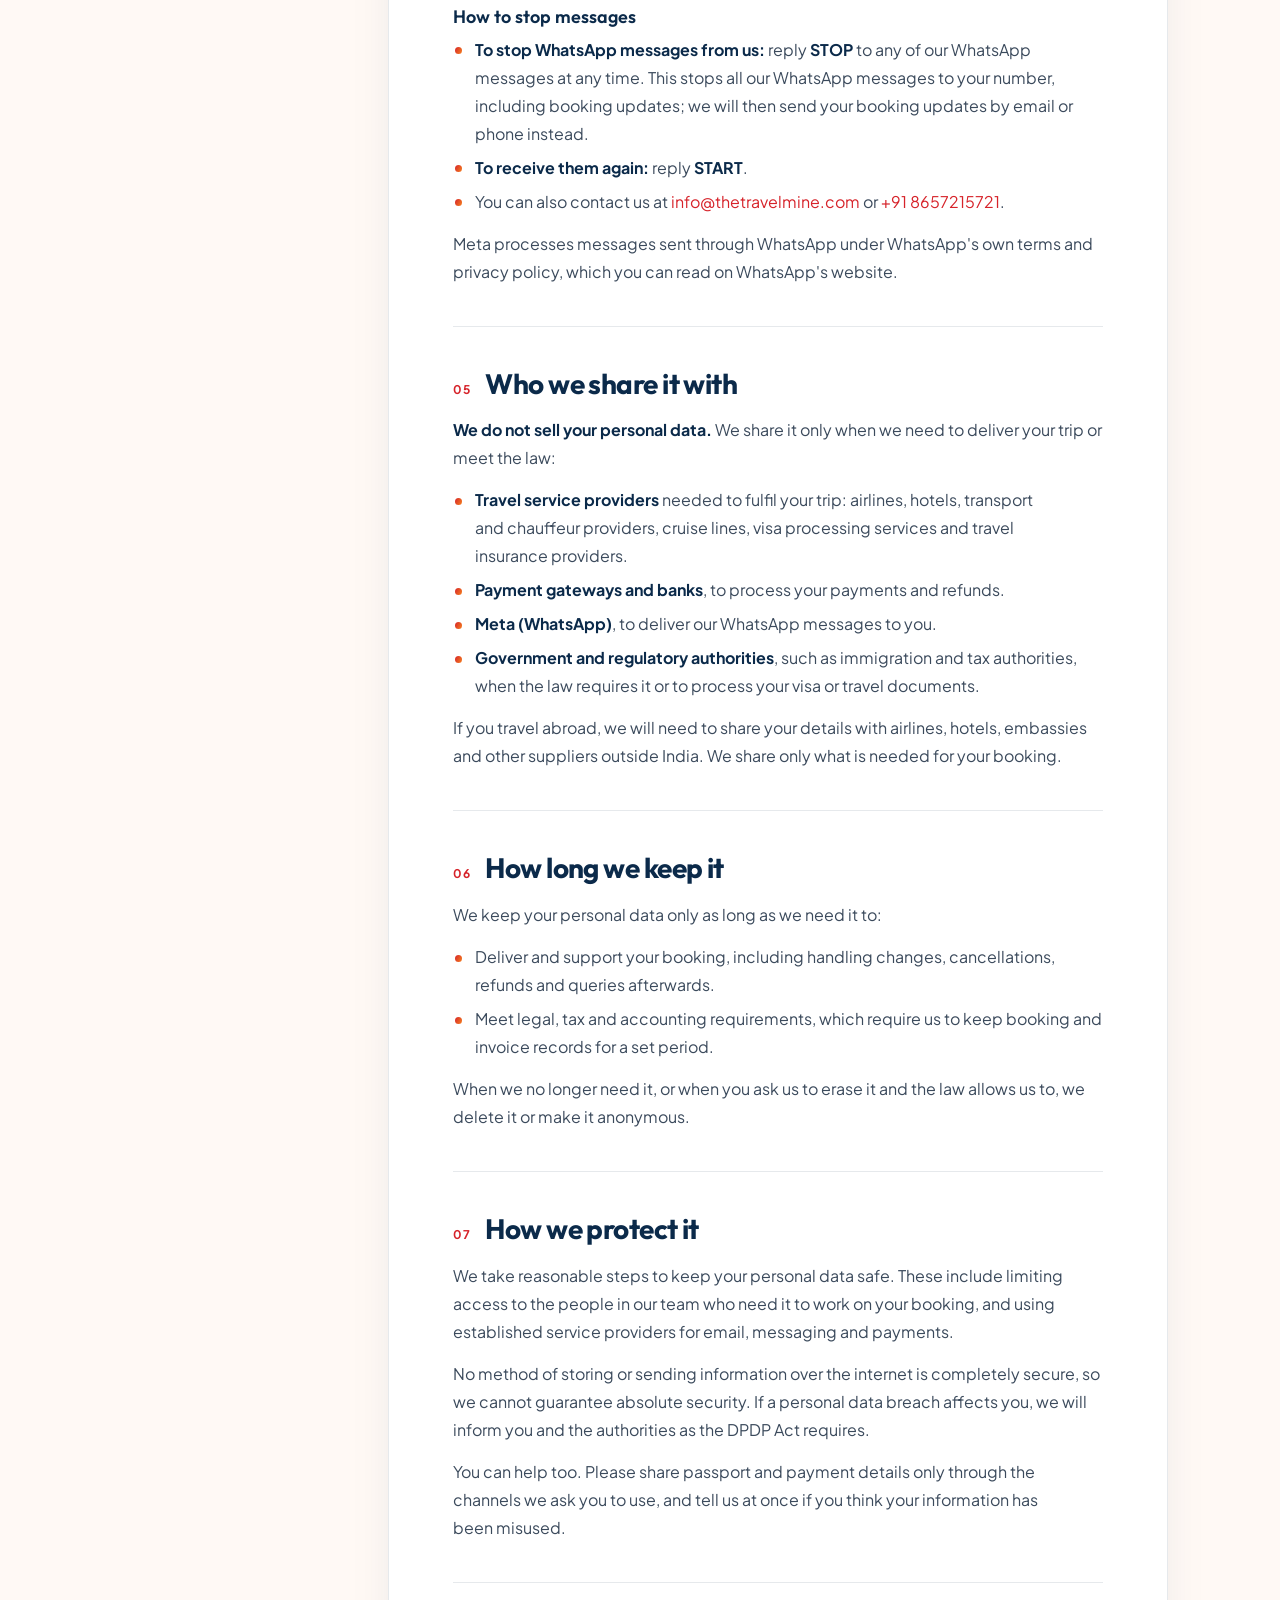
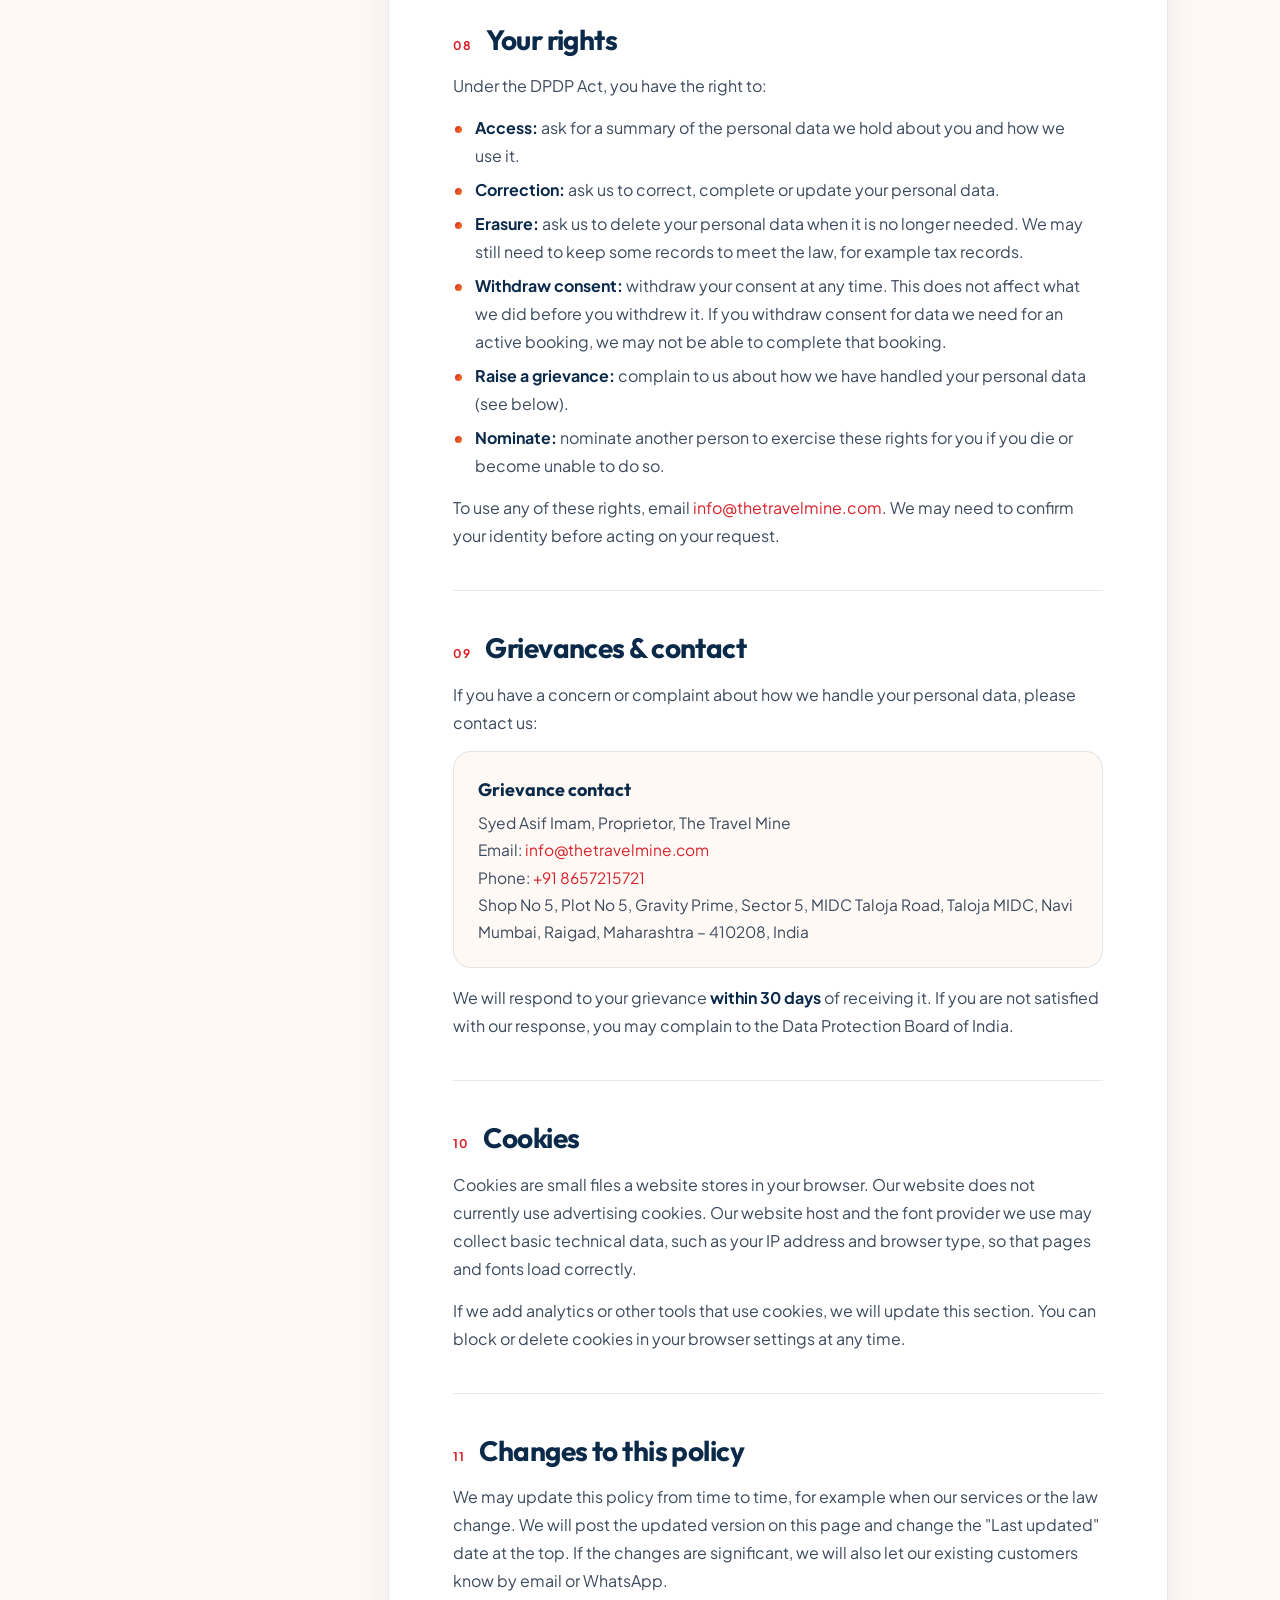
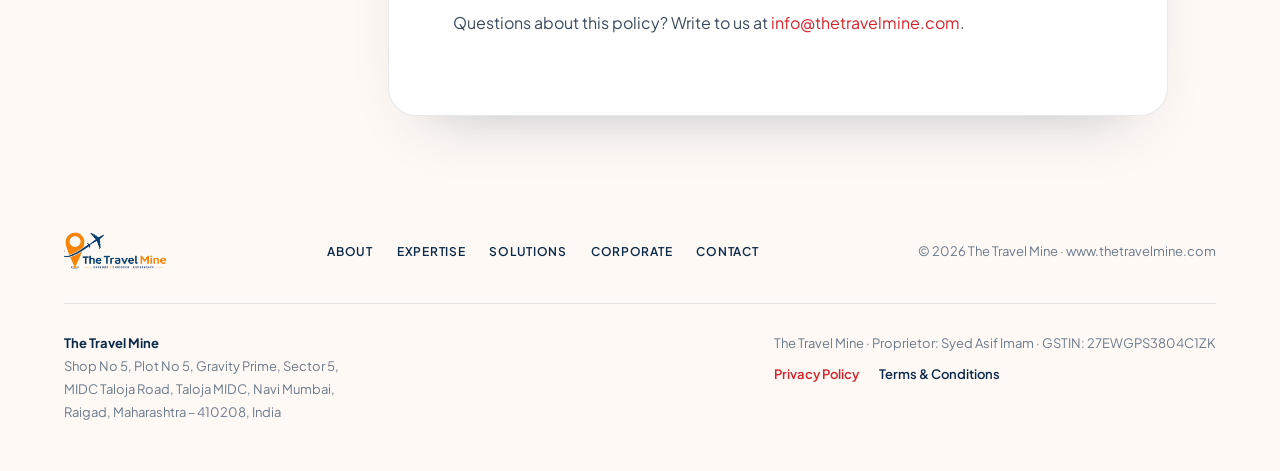
==== commit 4b3f7dd5: "Privacy policy: STOP ends all WhatsApp messages, START resumes them Co-Authored-By: Claude Opus 5.5 " ====
--- a/privacy-policy/index.html
+++ b/privacy-policy/index.html
@@ -111,8 +111,9 @@
         </div>
         <h3>How to stop messages</h3>
         <ul>
-          <li><strong>To stop promotional messages:</strong> reply <strong>STOP</strong> to any of our WhatsApp messages at any time.</li>
-          <li><strong>To stop all WhatsApp messages</strong>, including booking updates: contact us at <a href="mailto:info@thetravelmine.com">info@thetravelmine.com</a> or <a href="tel:+918657215721">+91 8657215721</a>. We will then send your booking updates by email or phone instead.</li>
+          <li><strong>To stop WhatsApp messages from us:</strong> reply <strong>STOP</strong> to any of our WhatsApp messages at any time. This stops all our WhatsApp messages to your number, including booking updates; we will then send your booking updates by email or phone instead.</li>
+          <li><strong>To receive them again:</strong> reply <strong>START</strong>.</li>
+          <li>You can also contact us at <a href="mailto:info@thetravelmine.com">info@thetravelmine.com</a> or <a href="tel:+918657215721">+91 8657215721</a>.</li>
         </ul>
         <p>Meta processes messages sent through WhatsApp under WhatsApp's own terms and privacy policy, which you can read on WhatsApp's website.</p>
       </section>
@@ -199,7 +200,7 @@
     <div class="legal">
       <div>The Travel Mine · Proprietor: Syed Asif Imam · GSTIN: 27EWGPS3804C1ZK</div>
       <div class="legal-links"><a href="../privacy-policy/" aria-current="page">Privacy Policy</a><a href="../terms/">Terms &amp; Conditions</a></div>
-      <div class="social" data-social-group style="display:none"><a data-social="instagram" style="display:none">Instagram</a><a data-social="facebook" style="display:none">Facebook</a><a data-social="whatsapp" style="display:none">WhatsApp</a></div>
+      <div class="social" data-social-slot="footer"></div>
     </div>
   </div>
 </footer>
--- a/assets/legal.css
+++ b/assets/legal.css
@@ -96,5 +96,6 @@
 .ttm-footer .legal-links{display:flex;flex-wrap:wrap;gap:8px 20px;margin-top:8px;font-weight:600}
 .ttm-footer .legal-links a{color:var(--ink)}.ttm-footer .legal-links a:hover,.ttm-footer .legal-links a[aria-current]{color:var(--red)}
 .ttm-footer .social{display:flex;gap:16px;margin-top:8px;font-weight:600}
+.ttm-footer .social:empty{display:none}
 .ttm-footer .social a{color:var(--ink)}.ttm-footer .social a:hover{color:var(--red)}
 @media (prefers-reduced-motion:reduce){html{scroll-behavior:auto}*{animation:none!important}}
